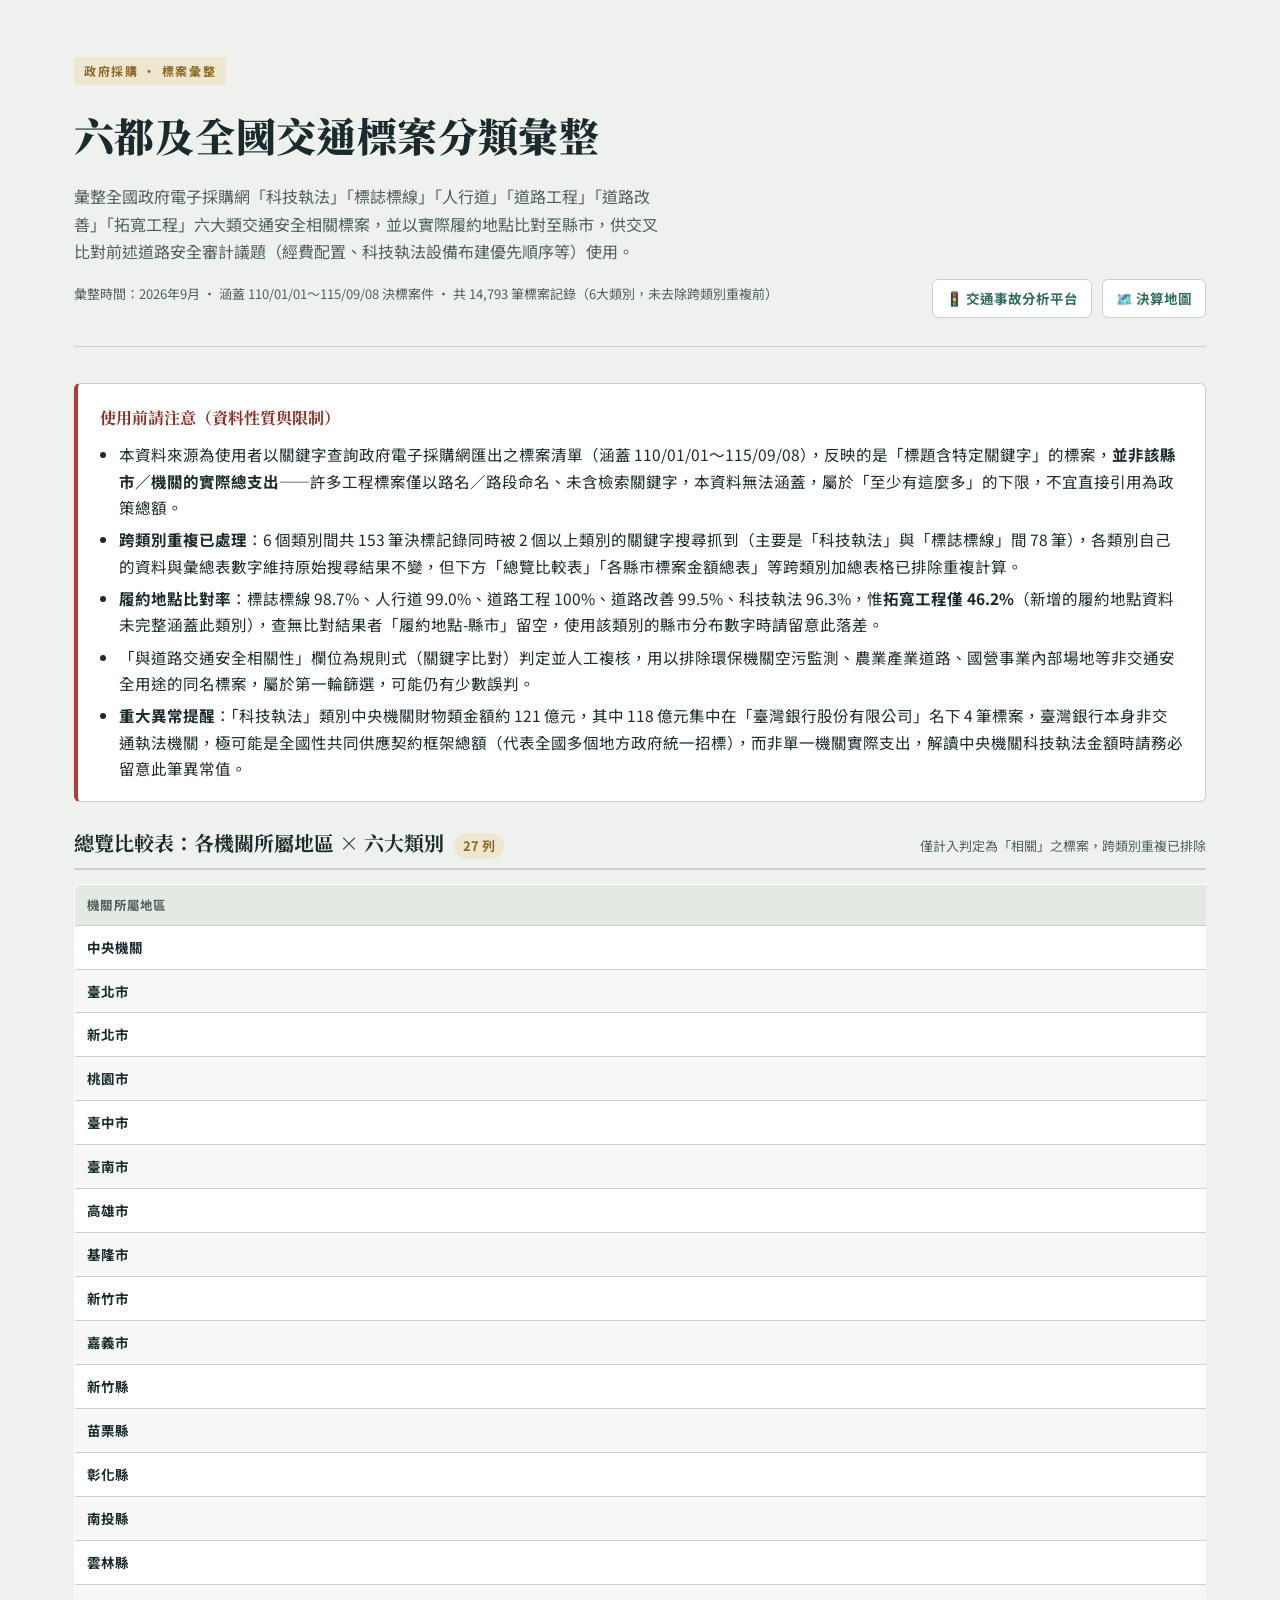
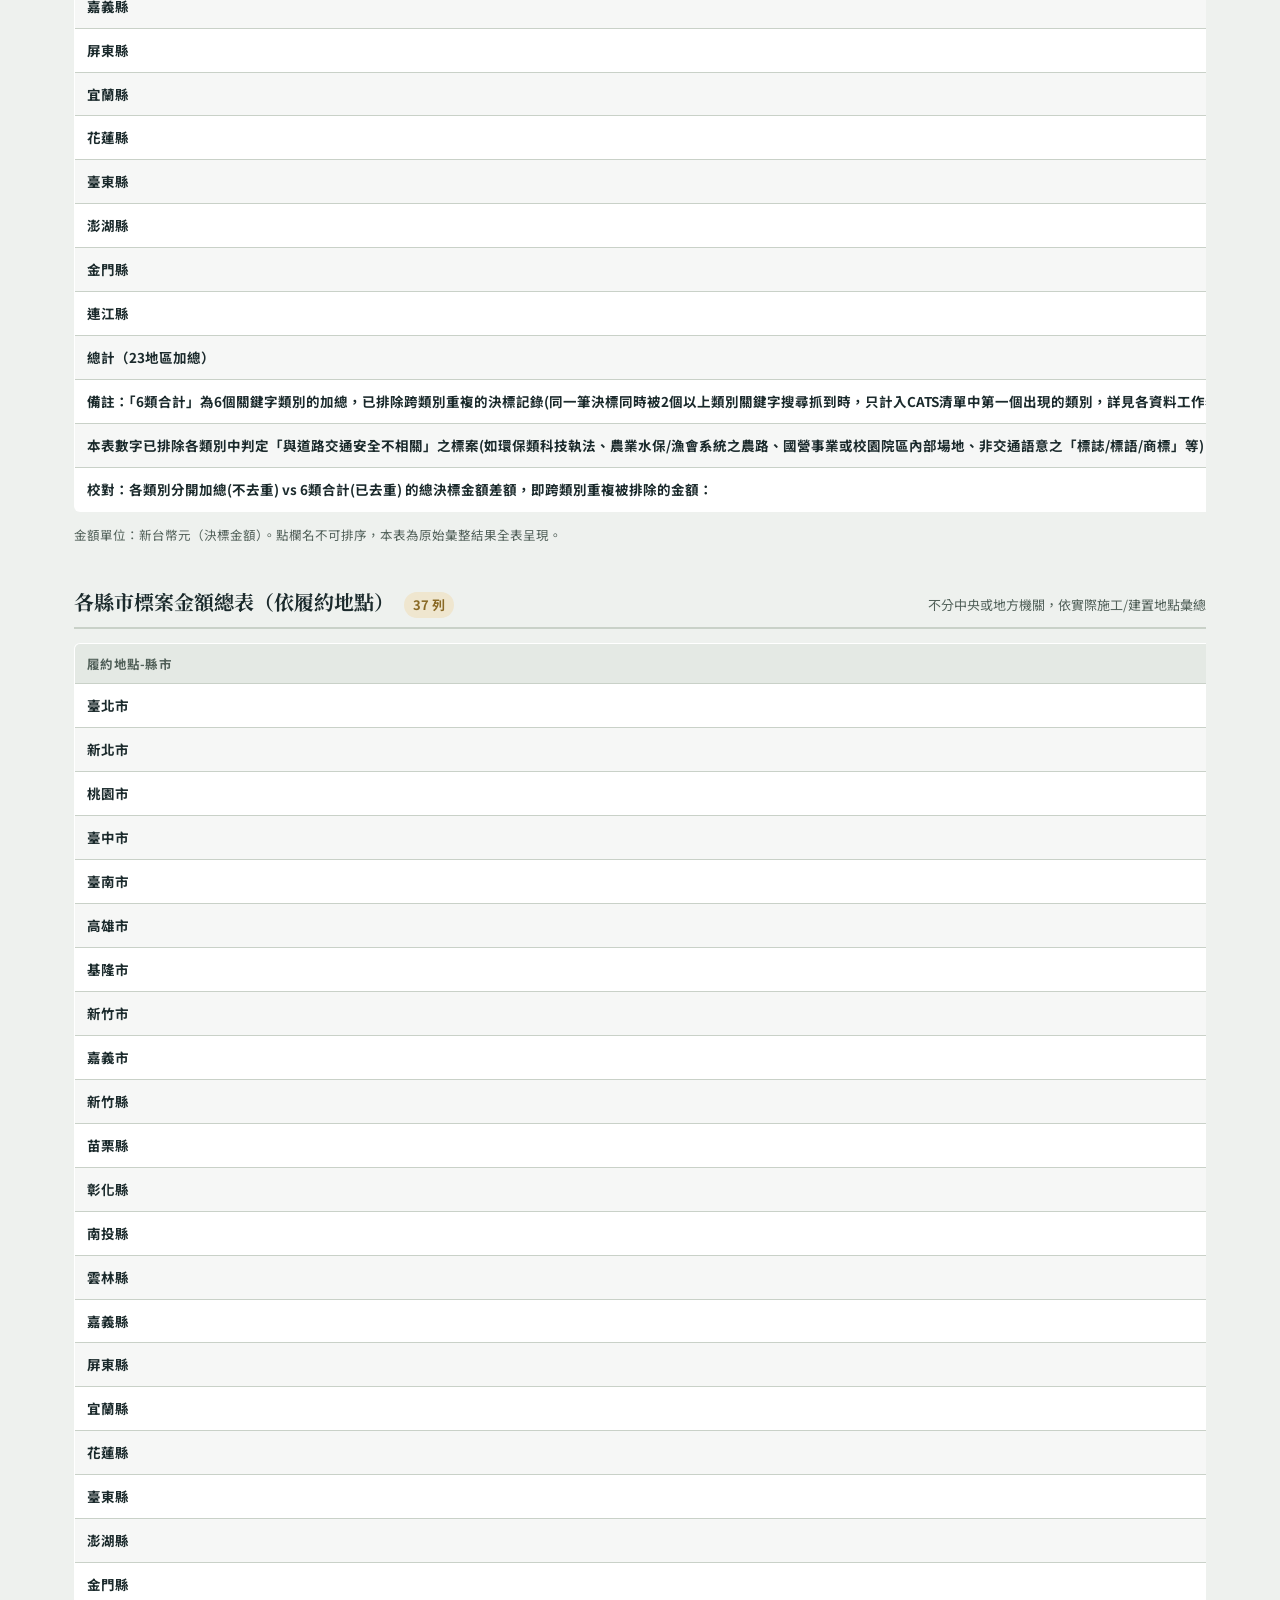
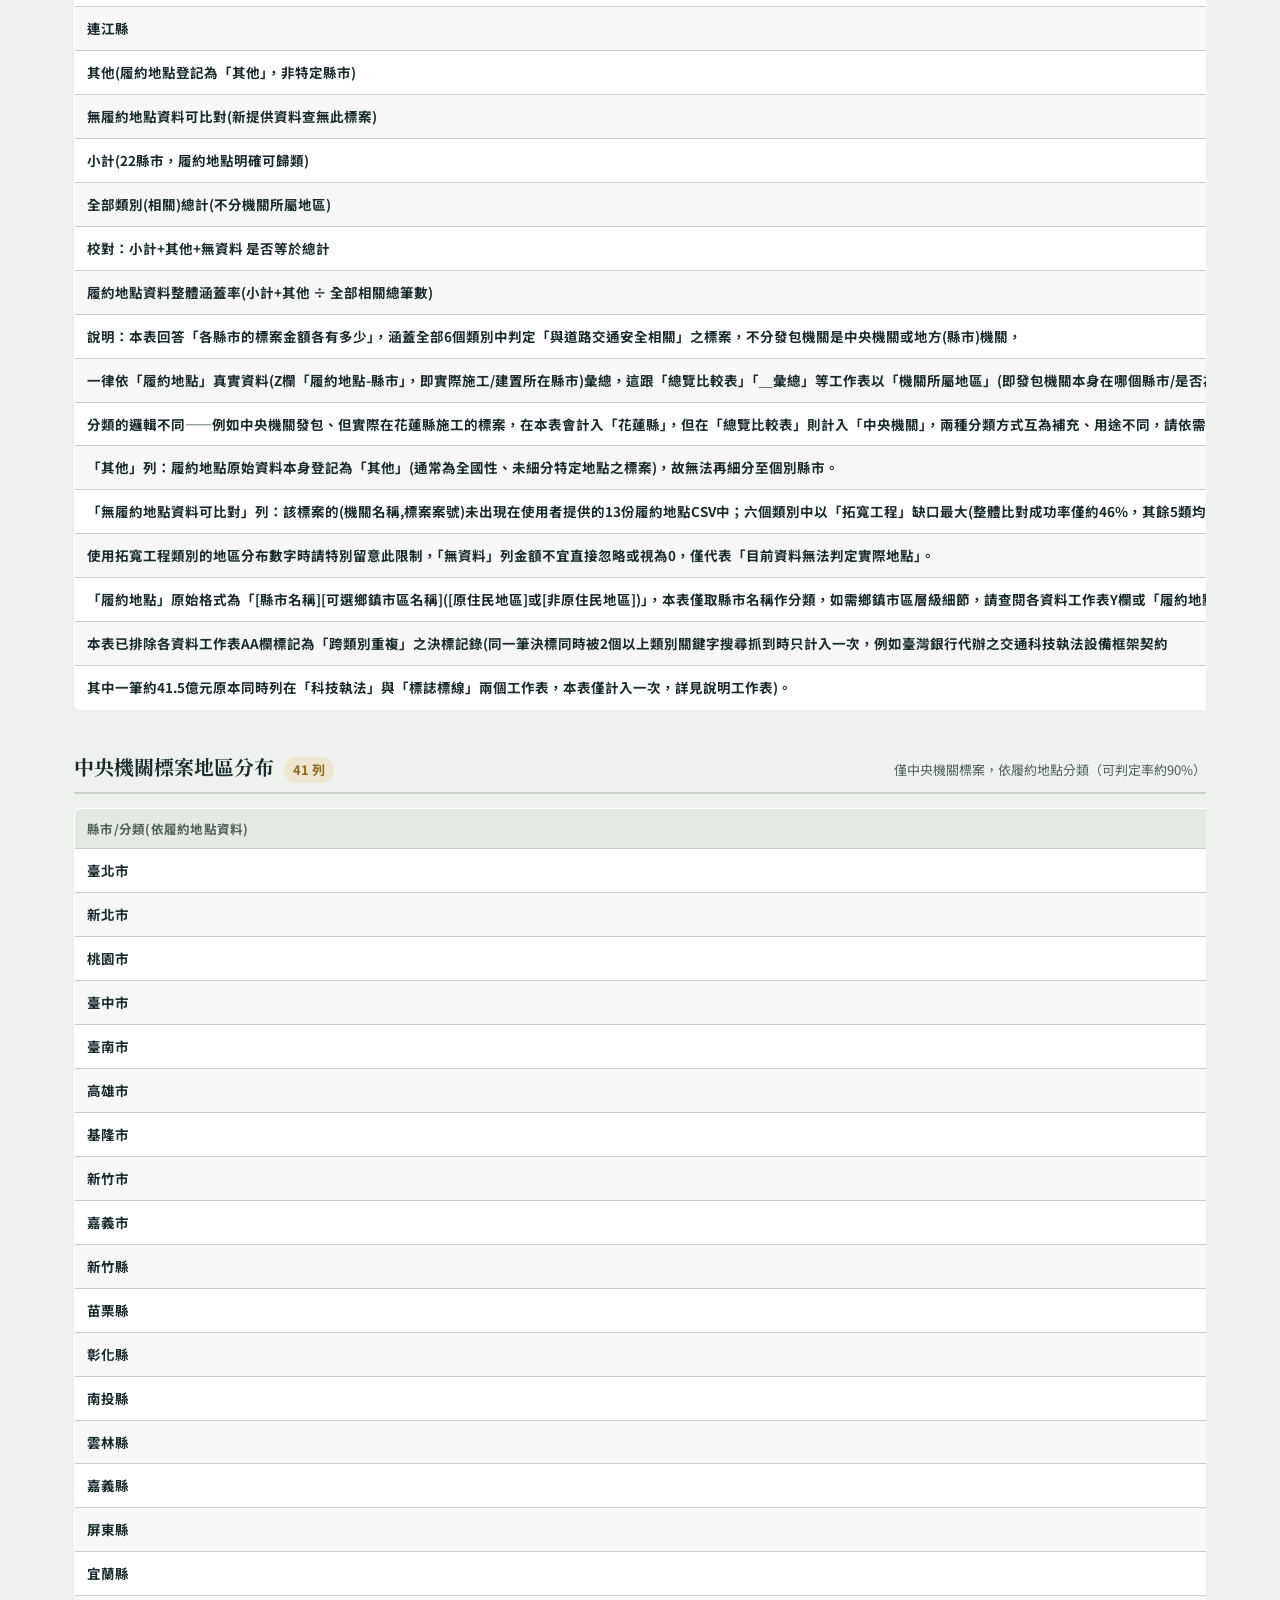
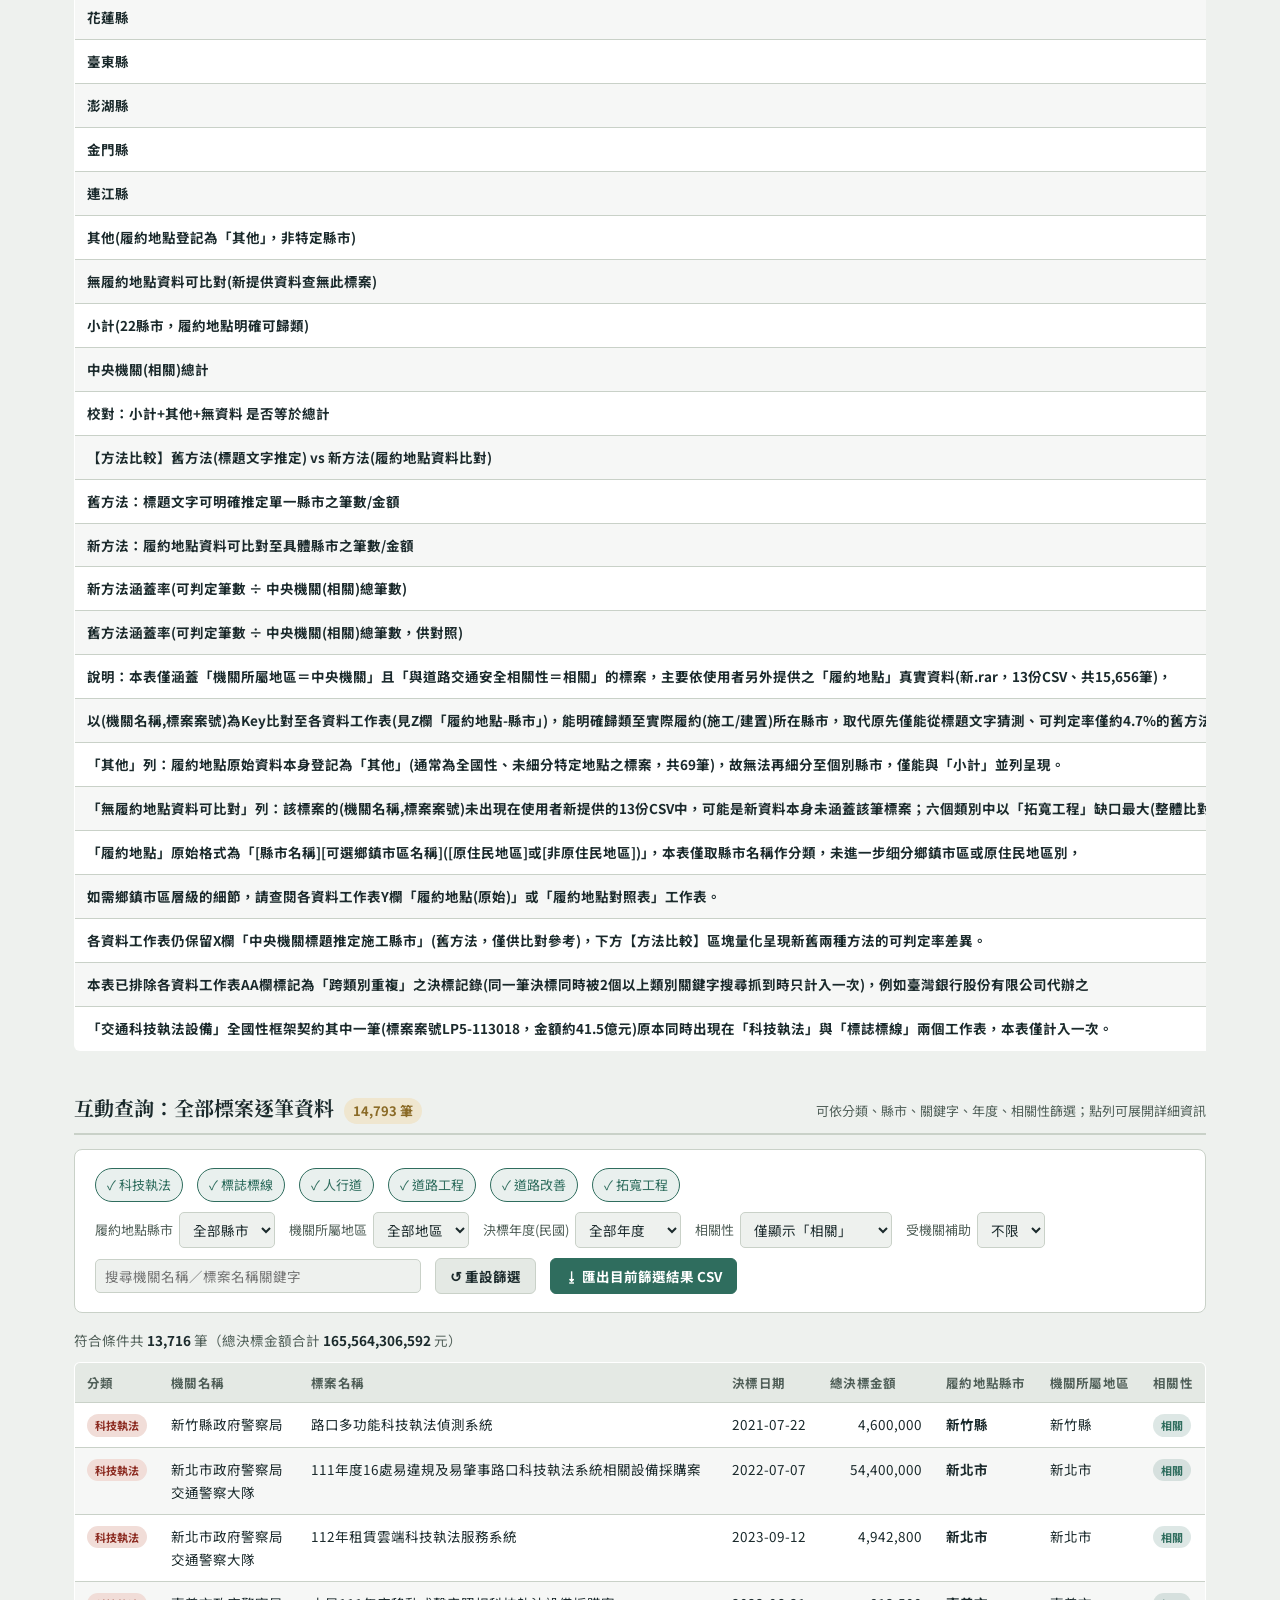
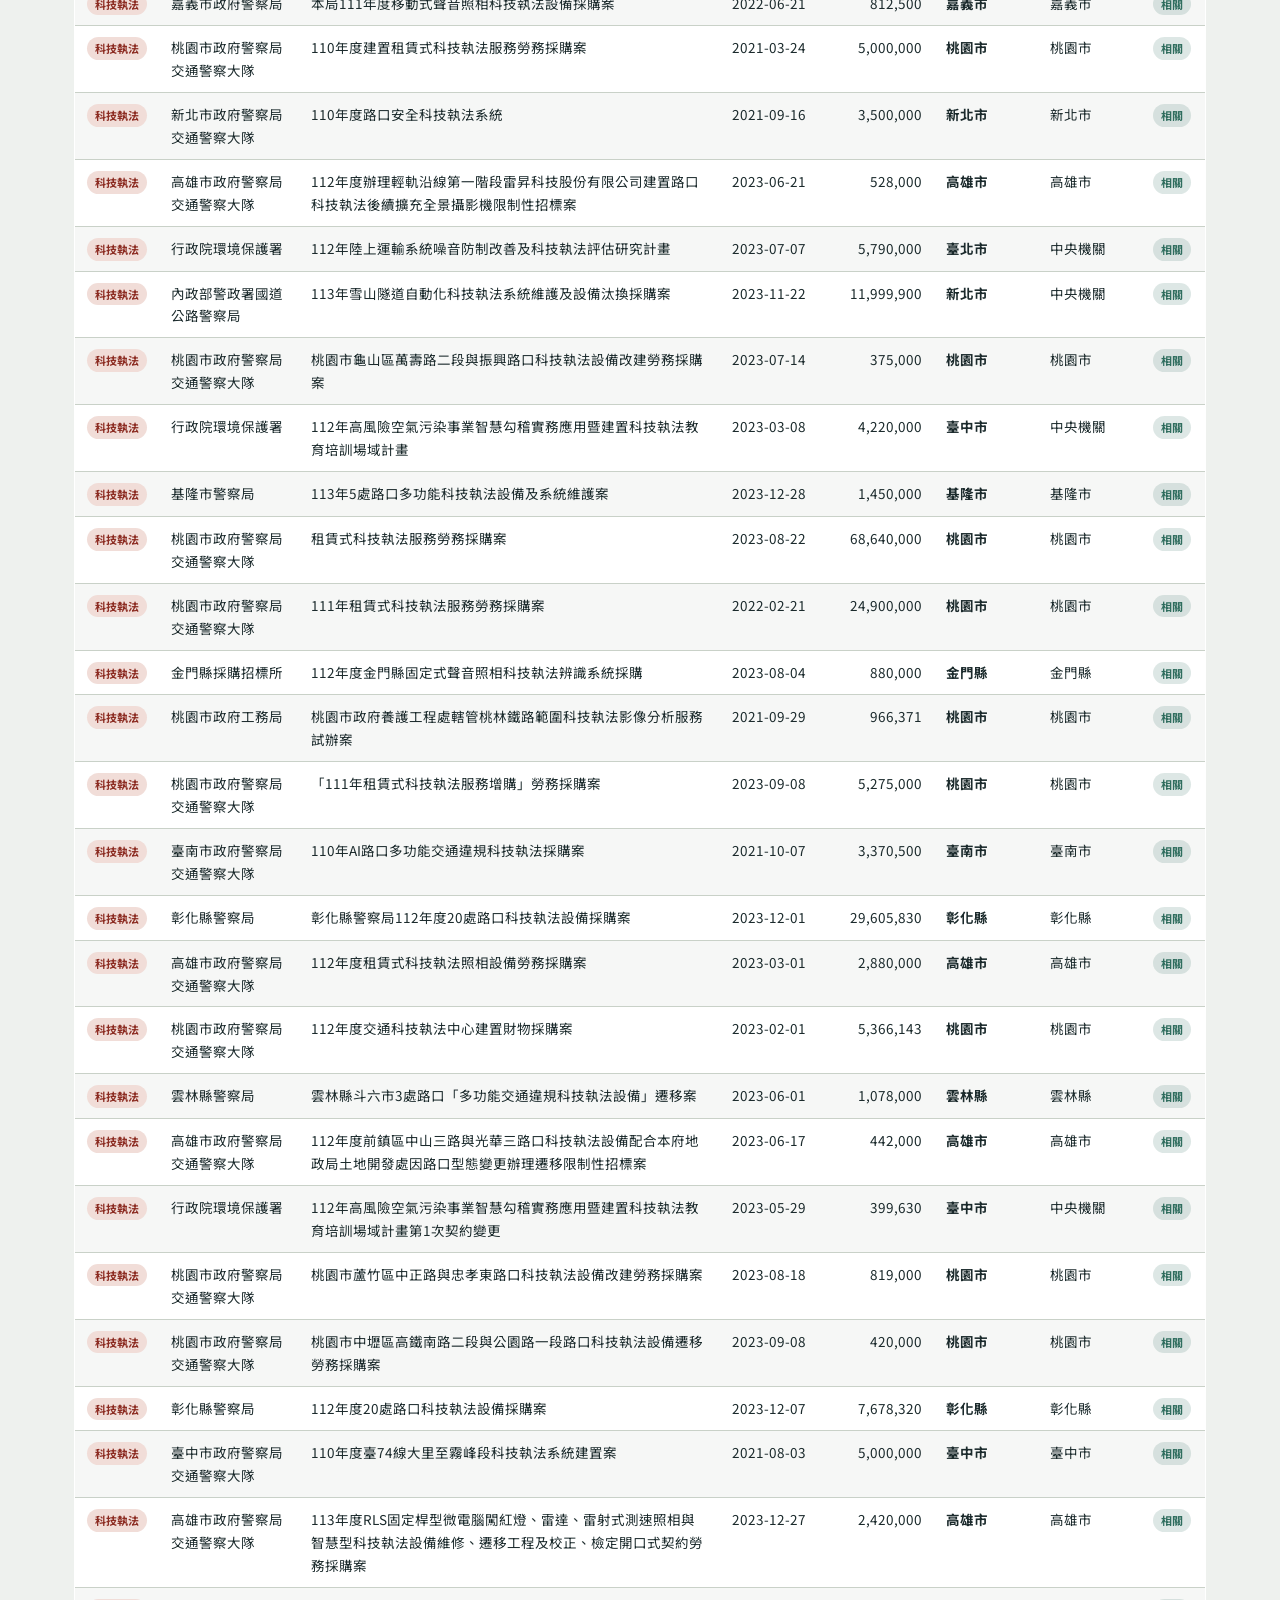
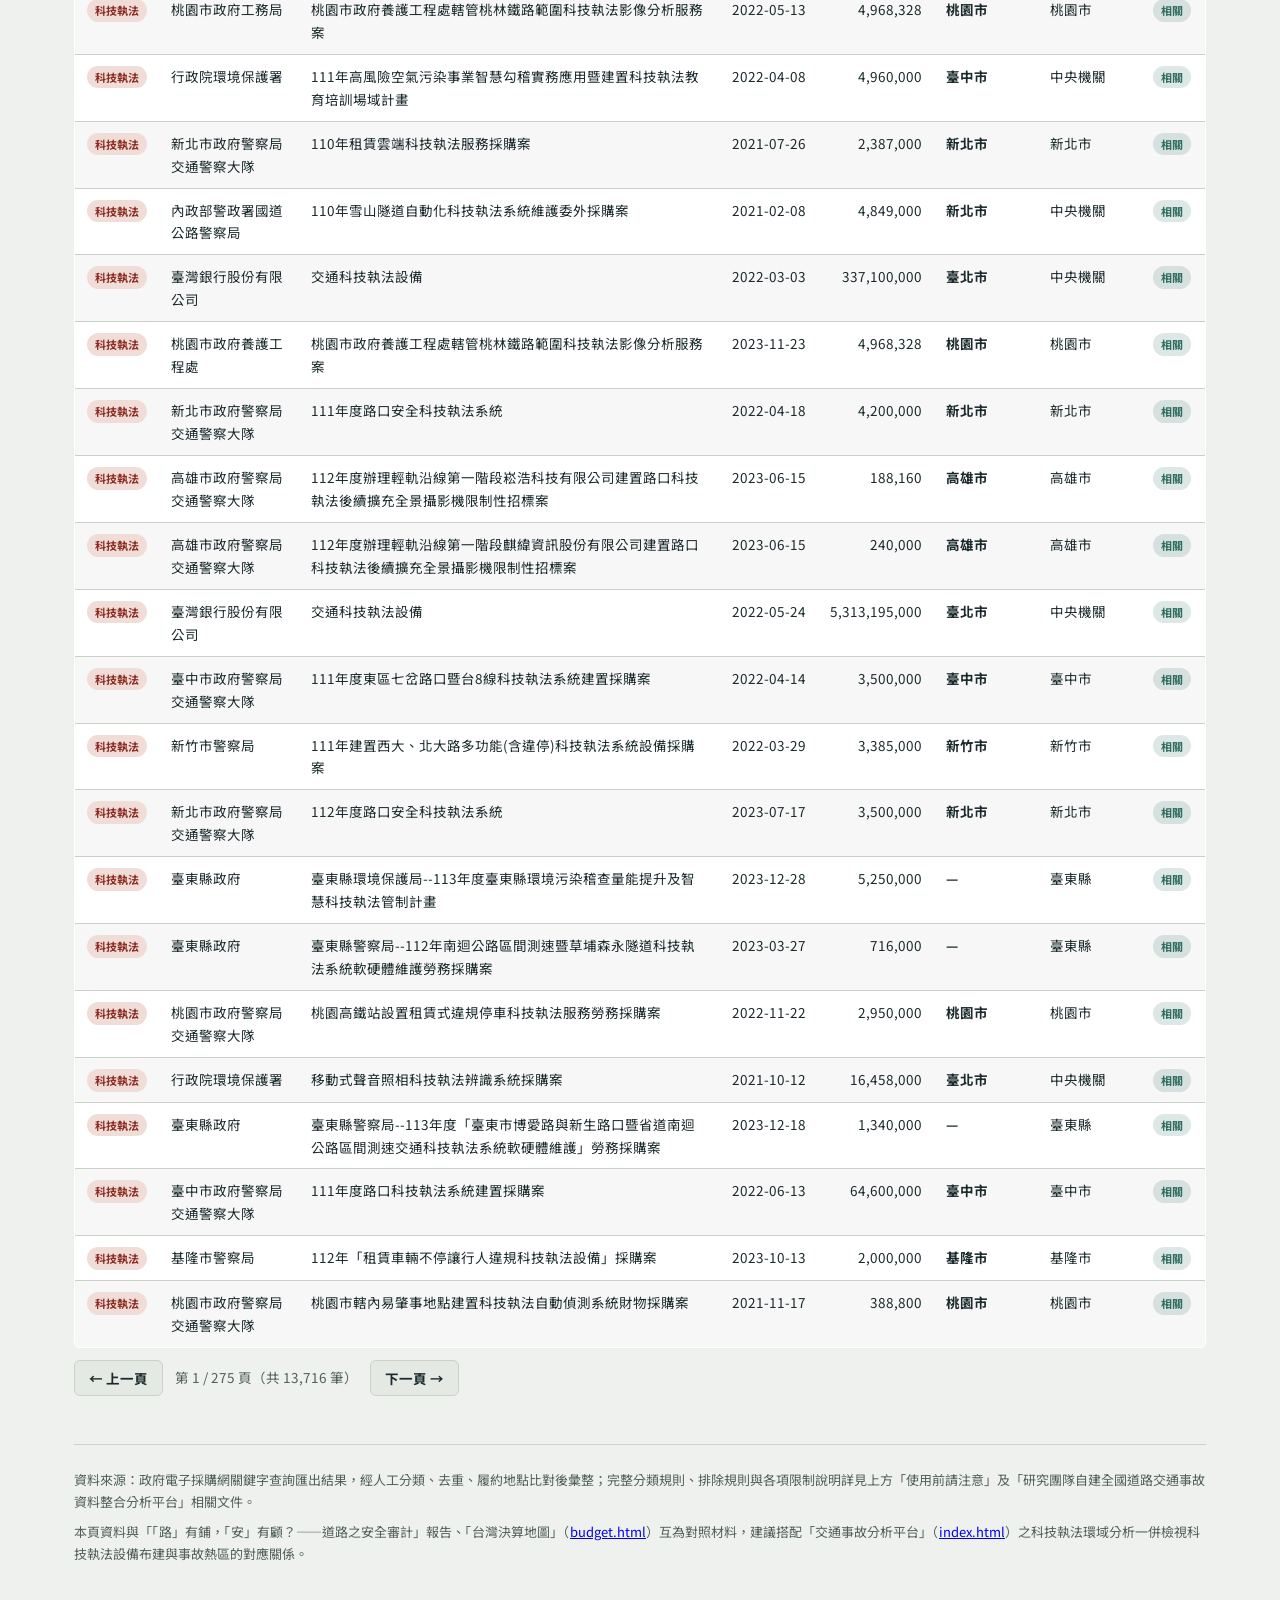
==== tenders.html @ 6dfcdf18 "新增科技執法及工程經費" ====
<!doctype html>
<html lang="zh-Hant">
<head>
<meta charset="utf-8">
<meta name="viewport" content="width=device-width, initial-scale=1">
<title>六都及全國交通標案分類彙整</title>
<style>
:root{
  --bg:#eef1ee;
  --surface:#ffffff;
  --surface-alt:#e4e9e4;
  --ink:#1b2a2c;
  --ink-soft:#516059;
  --line:#c9d1c8;
  --accent:#b23a2e;
  --accent-soft:#f1ddd8;
  --accent-ink:#8c2c22;
  --gold:#8a6a26;
  --gold-soft:#efe6cf;
  --focus:#2f6d5e;
}
@media (prefers-color-scheme: dark){
  :root:not([data-theme="light"]){
    --bg:#11181a;
    --surface:#182122;
    --surface-alt:#1f2a2b;
    --ink:#e7ede9;
    --ink-soft:#a2b3ab;
    --line:#33413f;
    --accent:#e2786a;
    --accent-soft:#3a2622;
    --accent-ink:#f0a598;
    --gold:#d3b06a;
    --gold-soft:#3a331f;
    --focus:#7fc9ae;
  }
}
:root[data-theme="dark"]{
  --bg:#11181a;
  --surface:#182122;
  --surface-alt:#1f2a2b;
  --ink:#e7ede9;
  --ink-soft:#a2b3ab;
  --line:#33413f;
  --accent:#e2786a;
  --accent-soft:#3a2622;
  --accent-ink:#f0a598;
  --gold:#d3b06a;
  --gold-soft:#3a331f;
  --focus:#7fc9ae;
}

*{box-sizing:border-box;}
body{
  background:var(--bg);
  color:var(--ink);
  font-family:"Noto Sans TC","Microsoft JhengHei",sans-serif;
  line-height:1.7;
  font-size:15.5px;
}
.wrap{
  max-width:1180px;
  margin:0 auto;
  padding:48px 24px 80px;
}
header{
  margin-bottom:36px;
  padding-bottom:28px;
  border-bottom:1px solid var(--line);
  display:flex;
  flex-wrap:wrap;
  gap:20px;
  align-items:flex-end;
  justify-content:space-between;
}
.header-main{flex:1 1 420px;}
.eyebrow{
  display:inline-block;
  font-size:12px;
  letter-spacing:.14em;
  color:var(--gold);
  background:var(--gold-soft);
  padding:4px 10px;
  border-radius:3px;
  margin-bottom:16px;
  font-weight:700;
}
h1{
  font-family:"Noto Serif TC",serif;
  font-weight:900;
  font-size:clamp(28px,4.4vw,40px);
  margin:0 0 14px;
  text-wrap:balance;
  letter-spacing:.01em;
}
.lede{color:var(--ink-soft);font-size:16px;max-width:66ch;margin:0;}
.meta{margin-top:18px;font-size:13px;color:var(--ink-soft);font-variant-numeric:tabular-nums;}
.header-nav{display:flex;gap:10px;flex-wrap:wrap;}
.nav-link{
  display:inline-flex;align-items:center;gap:6px;
  color:var(--focus);background:var(--surface);border:1px solid var(--line);
  padding:7px 13px;border-radius:6px;font-size:13.5px;font-weight:700;text-decoration:none;white-space:nowrap;
}
.nav-link:hover{border-color:var(--focus);}

.callout{
  background:var(--surface);
  border:1px solid var(--line);
  border-left:4px solid var(--accent);
  border-radius:6px;
  padding:20px 22px;
  margin:0 0 24px;
}
.callout h2{font-family:"Noto Serif TC",serif;font-size:16px;margin:0 0 10px;color:var(--accent-ink);}
.callout ul{margin:0;padding-left:1.2em;}
.callout li{margin-bottom:6px;}
.callout li:last-child{margin-bottom:0;}
.callout p{margin:0 0 8px;}
.callout p:last-child{margin-bottom:0;}

section.group{margin-bottom:40px;}
.group-head{
  display:flex;align-items:baseline;gap:10px;margin-bottom:14px;padding-bottom:8px;
  border-bottom:2px solid var(--line);flex-wrap:wrap;
}
.group-head h2{font-family:"Noto Serif TC",serif;font-size:20px;margin:0;font-weight:700;}
.group-head .count{
  font-size:13px;color:var(--gold);font-weight:700;background:var(--gold-soft);
  padding:2px 9px;border-radius:20px;font-variant-numeric:tabular-nums;
}
.group-note{font-size:13px;color:var(--ink-soft);margin-left:auto;}

.table-scroll{overflow-x:auto;}
table{
  width:100%;border-collapse:collapse;background:var(--surface);
  border:1px solid var(--line);border-radius:6px;overflow:hidden;
}
th{
  text-align:left;font-size:12.5px;letter-spacing:.02em;color:var(--ink-soft);font-weight:700;
  padding:9px 12px;background:var(--surface-alt);border-bottom:1px solid var(--line);white-space:nowrap;
}
th.sortable{cursor:pointer;user-select:none;}
th.sortable:hover{color:var(--ink);}
td{padding:10px 12px;border-bottom:1px solid var(--line);vertical-align:top;font-size:13.5px;}
tr:last-child td{border-bottom:none;}
tr:nth-child(even) td{background:color-mix(in srgb, var(--surface-alt) 35%, transparent);}
.amt{font-variant-numeric:tabular-nums;white-space:nowrap;text-align:right;}
.num{font-variant-numeric:tabular-nums;white-space:nowrap;text-align:right;}
.city{font-weight:700;white-space:nowrap;}
.note{color:var(--ink-soft);font-size:12.5px;}
.src-note{font-size:12.5px;color:var(--ink-soft);margin-top:12px;}
.badge{
  font-size:11px;font-weight:700;padding:2px 8px;border-radius:20px;white-space:nowrap;display:inline-block;
}
.badge.rel{color:var(--focus);background:color-mix(in srgb, var(--focus) 16%, transparent);}
.badge.excl{color:var(--ink-soft);background:var(--surface-alt);}
.badge.cat{color:var(--accent-ink);background:var(--accent-soft);}

.panel{
  background:var(--surface);border:1px solid var(--line);border-radius:8px;
  padding:18px 20px;margin-bottom:16px;
}
.filter-row{display:flex;flex-wrap:wrap;gap:10px 14px;align-items:center;margin-bottom:10px;}
.filter-row:last-child{margin-bottom:0;}
.filter-row label{font-size:13px;color:var(--ink-soft);display:flex;align-items:center;gap:6px;}
select,input[type="text"],input[type="search"],input[type="number"]{
  font-family:inherit;font-size:13.5px;padding:6px 9px;border-radius:5px;border:1px solid var(--line);
  background:var(--bg);color:var(--ink);
}
input[type="search"]{min-width:220px;}
.chip{
  display:inline-flex;align-items:center;gap:5px;font-size:13px;padding:5px 11px;border-radius:20px;
  border:1px solid var(--line);background:var(--bg);cursor:pointer;user-select:none;
}
.chip input{margin:0;}
.chip.active{border-color:var(--focus);color:var(--focus);background:color-mix(in srgb, var(--focus) 10%, transparent);}
.btn{
  font-family:inherit;font-size:13.5px;font-weight:700;padding:7px 14px;border-radius:6px;
  border:1px solid var(--line);background:var(--surface-alt);color:var(--ink);cursor:pointer;
}
.btn:hover{border-color:var(--focus);}
.btn.primary{background:var(--focus);color:#fff;border-color:var(--focus);}
.summary-line{font-size:13.5px;color:var(--ink-soft);margin:10px 0;}
.summary-line b{color:var(--ink);font-variant-numeric:tabular-nums;}
.pagination{display:flex;align-items:center;gap:12px;margin-top:12px;font-size:13.5px;color:var(--ink-soft);}
.detail-row td{background:var(--surface-alt) !important;font-size:13px;color:var(--ink-soft);}
.detail-row .detail-grid{display:grid;grid-template-columns:repeat(auto-fit,minmax(220px,1fr));gap:6px 20px;}
.detail-grid div b{color:var(--ink);font-weight:700;}
tr.record-row{cursor:pointer;}
tr.record-row:hover td{background:color-mix(in srgb, var(--focus) 8%, transparent) !important;}
.loading{padding:40px;text-align:center;color:var(--ink-soft);}

footer{margin-top:48px;padding-top:24px;border-top:1px solid var(--line);font-size:13px;color:var(--ink-soft);}
footer p{margin:0 0 8px;}

@media (max-width:640px){
  .group-note{display:none;}
}
</style>
<link rel="preconnect" href="https://fonts.googleapis.com">
<link rel="stylesheet" href="https://fonts.googleapis.com/css2?family=Noto+Serif+TC:wght@700;900&family=Noto+Sans+TC:wght@400;500;700&display=swap">
</head>
<body>
<div class="wrap">

  <header>
    <div class="header-main">
      <span class="eyebrow">政府採購 · 標案彙整</span>
      <h1>六都及全國交通標案分類彙整</h1>
      <p class="lede">彙整全國政府電子採購網「科技執法」「標誌標線」「人行道」「道路工程」「道路改善」「拓寬工程」六大類交通安全相關標案，並以實際履約地點比對至縣市，供交叉比對前述道路安全審計議題（經費配置、科技執法設備布建優先順序等）使用。</p>
      <p class="meta" id="metaLine">載入中…</p>
    </div>
    <div class="header-nav">
      <a class="nav-link" href="index.html">🚦 交通事故分析平台</a>
      <a class="nav-link" href="budget.html">🗺️ 決算地圖</a>
    </div>
  </header>

  <div class="callout">
    <h2>使用前請注意（資料性質與限制）</h2>
    <ul>
      <li>本資料來源為使用者以關鍵字查詢政府電子採購網匯出之標案清單（涵蓋 110/01/01～115/09/08），反映的是「標題含特定關鍵字」的標案，<strong>並非該縣市／機關的實際總支出</strong>——許多工程標案僅以路名／路段命名、未含檢索關鍵字，本資料無法涵蓋，屬於「至少有這麼多」的下限，不宜直接引用為政策總額。</li>
      <li><strong>跨類別重複已處理</strong>：6 個類別間共 153 筆決標記錄同時被 2 個以上類別的關鍵字搜尋抓到（主要是「科技執法」與「標誌標線」間 78 筆），各類別自己的資料與彙總表數字維持原始搜尋結果不變，但下方「總覽比較表」「各縣市標案金額總表」等跨類別加總表格已排除重複計算。</li>
      <li><strong>履約地點比對率</strong>：標誌標線 98.7%、人行道 99.0%、道路工程 100%、道路改善 99.5%、科技執法 96.3%，惟<strong>拓寬工程僅 46.2%</strong>（新增的履約地點資料未完整涵蓋此類別），查無比對結果者「履約地點-縣市」留空，使用該類別的縣市分布數字時請留意此落差。</li>
      <li>「與道路交通安全相關性」欄位為規則式（關鍵字比對）判定並人工複核，用以排除環保機關空污監測、農業產業道路、國營事業內部場地等非交通安全用途的同名標案，屬於第一輪篩選，可能仍有少數誤判。</li>
      <li><strong>重大異常提醒</strong>：「科技執法」類別中央機關財物類金額約 121 億元，其中 118 億元集中在「臺灣銀行股份有限公司」名下 4 筆標案，臺灣銀行本身非交通執法機關，極可能是全國性共同供應契約框架總額（代表全國多個地方政府統一招標），而非單一機關實際支出，解讀中央機關科技執法金額時請務必留意此筆異常值。</li>
    </ul>
  </div>

  <section class="group">
    <div class="group-head">
      <h2>總覽比較表：各機關所屬地區 × 六大類別</h2>
      <span class="count" id="overviewCount">—</span>
      <span class="group-note">僅計入判定為「相關」之標案，跨類別重複已排除</span>
    </div>
    <div class="table-scroll"><table id="overviewTable"><tbody><tr><td class="loading">載入中…</td></tr></tbody></table></div>
    <p class="src-note">金額單位：新台幣元（決標金額）。點欄名不可排序，本表為原始彙整結果全表呈現。</p>
  </section>

  <section class="group">
    <div class="group-head">
      <h2>各縣市標案金額總表（依履約地點）</h2>
      <span class="count" id="byCountyCount">—</span>
      <span class="group-note">不分中央或地方機關，依實際施工/建置地點彙總</span>
    </div>
    <div class="table-scroll"><table id="byCountyTable"><tbody><tr><td class="loading">載入中…</td></tr></tbody></table></div>
  </section>

  <section class="group">
    <div class="group-head">
      <h2>中央機關標案地區分布</h2>
      <span class="count" id="byRegionCount">—</span>
      <span class="group-note">僅中央機關標案，依履約地點分類（可判定率約90%）</span>
    </div>
    <div class="table-scroll"><table id="byRegionTable"><tbody><tr><td class="loading">載入中…</td></tr></tbody></table></div>
  </section>

  <section class="group">
    <div class="group-head">
      <h2>互動查詢：全部標案逐筆資料</h2>
      <span class="count" id="recordCountBadge">—</span>
      <span class="group-note">可依分類、縣市、關鍵字、年度、相關性篩選；點列可展開詳細資訊</span>
    </div>

    <div class="panel">
      <div class="filter-row" id="categoryChips"></div>
      <div class="filter-row">
        <label>履約地點縣市
          <select id="fCounty"><option value="">全部縣市</option></select>
        </label>
        <label>機關所屬地區
          <select id="fRegion"><option value="">全部地區</option></select>
        </label>
        <label>決標年度(民國)
          <select id="fYear"><option value="">全部年度</option></select>
        </label>
        <label>相關性
          <select id="fRelevance">
            <option value="相關" selected>僅顯示「相關」</option>
            <option value="">全部（含不相關）</option>
            <option value="不相關">僅顯示「不相關」</option>
          </select>
        </label>
        <label>受機關補助
          <select id="fSubsidized">
            <option value="">不限</option>
            <option value="是">是</option>
            <option value="否">否</option>
          </select>
        </label>
        <input type="search" id="fKeyword" placeholder="搜尋機關名稱／標案名稱關鍵字">
        <button class="btn" id="fReset">↺ 重設篩選</button>
        <button class="btn primary" id="fExport">⭳ 匯出目前篩選結果 CSV</button>
      </div>
    </div>

    <div class="summary-line" id="filterSummary"></div>
    <div class="table-scroll"><table id="recordsTable">
      <thead><tr>
        <th class="sortable" data-key="category">分類</th>
        <th class="sortable" data-key="agency">機關名稱</th>
        <th class="sortable" data-key="title">標案名稱</th>
        <th class="sortable" data-key="awardDate">決標日期</th>
        <th class="sortable" data-key="totalAmount">總決標金額</th>
        <th class="sortable" data-key="performLocCounty">履約地點縣市</th>
        <th class="sortable" data-key="region">機關所屬地區</th>
        <th class="sortable" data-key="relevance">相關性</th>
      </tr></thead>
      <tbody id="recordsBody"><tr><td colspan="8" class="loading">載入中…</td></tr></tbody>
    </table></div>
    <div class="pagination" id="pagination"></div>
  </section>

  <footer>
    <p>資料來源：政府電子採購網關鍵字查詢匯出結果，經人工分類、去重、履約地點比對後彙整；完整分類規則、排除規則與各項限制說明詳見上方「使用前請注意」及「研究團隊自建全國道路交通事故資料整合分析平台」相關文件。</p>
    <p>本頁資料與「「路」有鋪，「安」有顧？——道路之安全審計」報告、「台灣決算地圖」（<a href="budget.html">budget.html</a>）互為對照材料，建議搭配「交通事故分析平台」（<a href="index.html">index.html</a>）之科技執法環域分析一併檢視科技執法設備布建與事故熱區的對應關係。</p>
  </footer>

</div>

<script src="data/tenders.data.js"></script>
<script>
(function(){
  var D = window.TENDERS;
  if (!D) {
    document.getElementById('metaLine').textContent = '資料載入失敗：找不到 data/tenders.data.js，請確認已執行 scripts/build_tenders.py。';
    return;
  }

  function fmtNum(n){ return (n===null||n===undefined||isNaN(n)) ? '—' : Number(n).toLocaleString('zh-Hant'); }
  function fmtAmt(n){ return (n===null||n===undefined) ? '—' : Number(n).toLocaleString('zh-Hant'); }

  document.getElementById('metaLine').textContent =
    '彙整時間：2026年9月 · 涵蓋 110/01/01～115/09/08 決標案件 · 共 ' + fmtNum(D.meta.recordCount) + ' 筆標案記錄（6大類別，未去除跨類別重複前）';

  // ---- 通用：把 array-of-object（欄名為原始中文表頭）畫成表格 ----
  function renderGenericTable(tableId, rows, countId) {
    var table = document.getElementById(tableId);
    if (!rows || !rows.length) { table.querySelector('tbody').innerHTML = '<tr><td class="loading">無資料</td></tr>'; return; }
    var cols = Object.keys(rows[0]);
    var thead = '<thead><tr>' + cols.map(function(c){ return '<th>' + c + '</th>'; }).join('') + '</tr></thead>';
    var tbody = '<tbody>' + rows.map(function(r){
      return '<tr>' + cols.map(function(c){
        var v = r[c];
        var isAmt = /金額/.test(c);
        var isNum = typeof v === 'number';
        var cls = isAmt ? 'amt' : (isNum ? 'num' : '');
        var disp = isAmt ? fmtAmt(v) : (isNum ? fmtNum(v) : (v == null ? '—' : v));
        var cityCls = (c.indexOf('地區') >= 0 || c.indexOf('縣市') >= 0) ? ' class="city ' + cls + '"' : (cls ? ' class="' + cls + '"' : '');
        return '<td' + cityCls + '>' + disp + '</td>';
      }).join('') + '</tr>';
    }).join('') + '</tbody>';
    table.innerHTML = thead + tbody;
    if (countId) document.getElementById(countId).textContent = rows.length + ' 列';
  }

  renderGenericTable('overviewTable', D.overview, 'overviewCount');
  renderGenericTable('byCountyTable', D.byCounty, 'byCountyCount');
  renderGenericTable('byRegionTable', D.byRegionCentral, 'byRegionCount');

  // ---- 互動查詢：逐筆標案資料 ----
  var records = D.records || [];
  document.getElementById('recordCountBadge').textContent = fmtNum(records.length) + ' 筆';

  var counties = Array.from(new Set(records.map(function(r){ return r.performLocCounty; }).filter(Boolean))).sort(function(a,b){ return a.localeCompare(b,'zh-Hant'); });
  var regions = Array.from(new Set(records.map(function(r){ return r.region; }).filter(Boolean))).sort(function(a,b){ return a.localeCompare(b,'zh-Hant'); });
  var years = Array.from(new Set(records.map(function(r){ return r.awardYear; }).filter(function(y){ return y != null; }))).sort(function(a,b){ return a-b; });

  document.getElementById('fCounty').innerHTML += counties.map(function(c){ return '<option value="'+c+'">'+c+'</option>'; }).join('');
  document.getElementById('fRegion').innerHTML += regions.map(function(c){ return '<option value="'+c+'">'+c+'</option>'; }).join('');
  document.getElementById('fYear').innerHTML += years.map(function(y){ return '<option value="'+y+'">民國'+y+'年</option>'; }).join('');

  var activeCats = new Set(D.meta.categories);
  var catChipsEl = document.getElementById('categoryChips');
  catChipsEl.innerHTML = D.meta.categories.map(function(c){
    return '<span class="chip active" data-cat="'+c+'">✓ '+c+'</span>';
  }).join('');
  catChipsEl.querySelectorAll('.chip').forEach(function(chip){
    chip.addEventListener('click', function(){
      var cat = chip.dataset.cat;
      if (activeCats.has(cat)) {
        activeCats.delete(cat); chip.classList.remove('active'); chip.textContent = '　' + cat;
      } else {
        activeCats.add(cat); chip.classList.add('active'); chip.textContent = '✓ ' + cat;
      }
      state.page = 1; render();
    });
  });

  var state = { page: 1, pageSize: 50, sortKey: null, sortDir: 1 };
  var PAGE_SIZE = 50;

  function filtered() {
    var county = document.getElementById('fCounty').value;
    var region = document.getElementById('fRegion').value;
    var year = document.getElementById('fYear').value;
    var relevance = document.getElementById('fRelevance').value;
    var subsidized = document.getElementById('fSubsidized').value;
    var kw = document.getElementById('fKeyword').value.trim().toLowerCase();
    return records.filter(function(r){
      if (!activeCats.has(r.category)) return false;
      if (county && r.performLocCounty !== county) return false;
      if (region && r.region !== region) return false;
      if (year && String(r.awardYear) !== year) return false;
      if (relevance && r.relevance !== relevance) return false;
      if (subsidized && r.subsidized !== subsidized) return false;
      if (kw) {
        var hay = ((r.agency||'') + ' ' + (r.title||'')).toLowerCase();
        if (hay.indexOf(kw) === -1) return false;
      }
      return true;
    });
  }

  function sortRows(rows) {
    if (!state.sortKey) return rows;
    var k = state.sortKey, dir = state.sortDir;
    return rows.slice().sort(function(a,b){
      var av = a[k], bv = b[k];
      if (av == null && bv == null) return 0;
      if (av == null) return 1;
      if (bv == null) return -1;
      if (typeof av === 'number' && typeof bv === 'number') return (av - bv) * dir;
      return String(av).localeCompare(String(bv), 'zh-Hant') * dir;
    });
  }

  function detailHtml(r) {
    var fields = [
      ['標案案號', r.tenderNo], ['決標方式', r.awardMethod], ['預算金額', fmtAmt(r.budget)],
      ['底價金額', fmtAmt(r.baseAmount)], ['標比(%)', r.bidRatio], ['標的分類', r.targetType],
      ['標的分類代碼與名稱', r.targetCode], ['招標方式', r.biddingMethod], ['採購金額級距', r.amountTier],
      ['是否受機關補助', r.subsidized], ['補助機關名稱', r.subsidyAgency], ['補助金額', fmtAmt(r.subsidyAmount)],
      ['決標公告日期', r.awardAnnounceDate], ['政府層級', r.govLevel],
      ['履約地點(原始)', r.performLocRaw], ['排除原因(不相關時)', r.excludeReason],
      ['中央機關標題推定施工縣市', r.titleGuessCounty], ['跨類別重複標記', r.crossCategoryDup],
    ];
    return '<div class="detail-grid">' + fields.map(function(f){
      return '<div><b>' + f[0] + '：</b>' + (f[1] == null || f[1] === '' ? '—' : f[1]) + '</div>';
    }).join('') + '</div>';
  }

  var openDetailIdx = null;

  function render() {
    var rows = sortRows(filtered());
    document.getElementById('filterSummary').innerHTML =
      '符合條件共 <b>' + fmtNum(rows.length) + '</b> 筆（總決標金額合計 <b>' + fmtAmt(rows.reduce(function(s,r){ return s + (r.totalAmount||0); }, 0)) + '</b> 元）';

    var totalPages = Math.max(1, Math.ceil(rows.length / PAGE_SIZE));
    if (state.page > totalPages) state.page = totalPages;
    var start = (state.page - 1) * PAGE_SIZE;
    var pageRows = rows.slice(start, start + PAGE_SIZE);

    var thead = document.querySelector('#recordsTable thead tr');
    thead.querySelectorAll('th').forEach(function(th){
      var active = state.sortKey === th.dataset.key;
      var base = th.textContent.replace(/ ▲| ▼/, '');
      th.textContent = base + (active ? (state.sortDir === 1 ? ' ▲' : ' ▼') : '');
    });

    var body = document.getElementById('recordsBody');
    if (!pageRows.length) {
      body.innerHTML = '<tr><td colspan="8" class="loading">沒有符合條件的標案</td></tr>';
    } else {
      body.innerHTML = pageRows.map(function(r, i){
        var idx = start + i;
        var relBadge = r.relevance === '相關' ? '<span class="badge rel">相關</span>' : '<span class="badge excl">不相關</span>';
        var row = '<tr class="record-row" data-idx="' + idx + '">' +
          '<td><span class="badge cat">' + (r.category||'') + '</span></td>' +
          '<td>' + (r.agency||'—') + '</td>' +
          '<td>' + (r.title||'—') + '</td>' +
          '<td class="num">' + (r.awardDate||'—') + '</td>' +
          '<td class="amt">' + fmtAmt(r.totalAmount) + '</td>' +
          '<td class="city">' + (r.performLocCounty||'—') + '</td>' +
          '<td>' + (r.region||'—') + '</td>' +
          '<td>' + relBadge + '</td>' +
        '</tr>';
        if (openDetailIdx === idx) {
          row += '<tr class="detail-row"><td colspan="8">' + detailHtml(r) + '</td></tr>';
        }
        return row;
      }).join('');
      body.querySelectorAll('tr.record-row').forEach(function(tr){
        tr.addEventListener('click', function(){
          var idx = Number(tr.dataset.idx);
          openDetailIdx = (openDetailIdx === idx) ? null : idx;
          render();
        });
      });
    }

    document.getElementById('pagination').innerHTML =
      '<button class="btn" id="pgPrev" ' + (state.page<=1?'disabled':'') + '>← 上一頁</button>' +
      '<span>第 ' + state.page + ' / ' + totalPages + ' 頁（共 ' + fmtNum(rows.length) + ' 筆）</span>' +
      '<button class="btn" id="pgNext" ' + (state.page>=totalPages?'disabled':'') + '>下一頁 →</button>';
    var prev = document.getElementById('pgPrev'), next = document.getElementById('pgNext');
    if (prev) prev.onclick = function(){ state.page--; openDetailIdx=null; render(); };
    if (next) next.onclick = function(){ state.page++; openDetailIdx=null; render(); };
  }

  thead_click: {
    document.querySelectorAll('#recordsTable thead th.sortable').forEach(function(th){
      th.addEventListener('click', function(){
        var key = th.dataset.key;
        if (state.sortKey === key) state.sortDir *= -1;
        else { state.sortKey = key; state.sortDir = 1; }
        render();
      });
    });
  }

  ['fCounty','fRegion','fYear','fRelevance','fSubsidized'].forEach(function(id){
    document.getElementById(id).addEventListener('change', function(){ state.page = 1; openDetailIdx = null; render(); });
  });
  document.getElementById('fKeyword').addEventListener('input', function(){ state.page = 1; openDetailIdx = null; render(); });
  document.getElementById('fReset').addEventListener('click', function(){
    document.getElementById('fCounty').value = '';
    document.getElementById('fRegion').value = '';
    document.getElementById('fYear').value = '';
    document.getElementById('fRelevance').value = '相關';
    document.getElementById('fSubsidized').value = '';
    document.getElementById('fKeyword').value = '';
    activeCats = new Set(D.meta.categories);
    catChipsEl.querySelectorAll('.chip').forEach(function(c){ c.classList.add('active'); c.textContent = '✓ ' + c.dataset.cat; });
    state.page = 1; state.sortKey = null; openDetailIdx = null;
    render();
  });

  function toCsv(rows) {
    var cols = [
      ['category','分類'], ['agency','機關名稱'], ['tenderNo','標案案號'], ['title','標案名稱'],
      ['awardMethod','決標方式'], ['budget','預算金額'], ['totalAmount','總決標金額'], ['awardDate','決標日期'],
      ['region','機關所屬地區'], ['govLevel','政府層級'], ['awardYear','決標年度(民國)'],
      ['performLocCounty','履約地點縣市'], ['relevance','相關性'], ['subsidized','是否受機關補助'], ['subsidyAmount','補助金額'],
    ];
    function esc(v){
      if (v === null || v === undefined) return '';
      var s = String(v);
      if (/[",\n]/.test(s)) return '"' + s.replace(/"/g,'""') + '"';
      return s;
    }
    var header = cols.map(function(c){ return esc(c[1]); }).join(',');
    var lines = rows.map(function(r){ return cols.map(function(c){ return esc(r[c[0]]); }).join(','); });
    return '﻿' + [header].concat(lines).join('\r\n');
  }

  document.getElementById('fExport').addEventListener('click', function(){
    var rows = sortRows(filtered());
    var csv = toCsv(rows);
    var blob = new Blob([csv], { type: 'text/csv;charset=utf-8' });
    var url = URL.createObjectURL(blob);
    var a = document.createElement('a');
    a.href = url; a.download = '交通標案篩選結果_' + Date.now() + '.csv';
    document.body.appendChild(a); a.click();
    setTimeout(function(){ document.body.removeChild(a); URL.revokeObjectURL(url); }, 200);
  });

  render();
})();
</script>
</body>
</html>
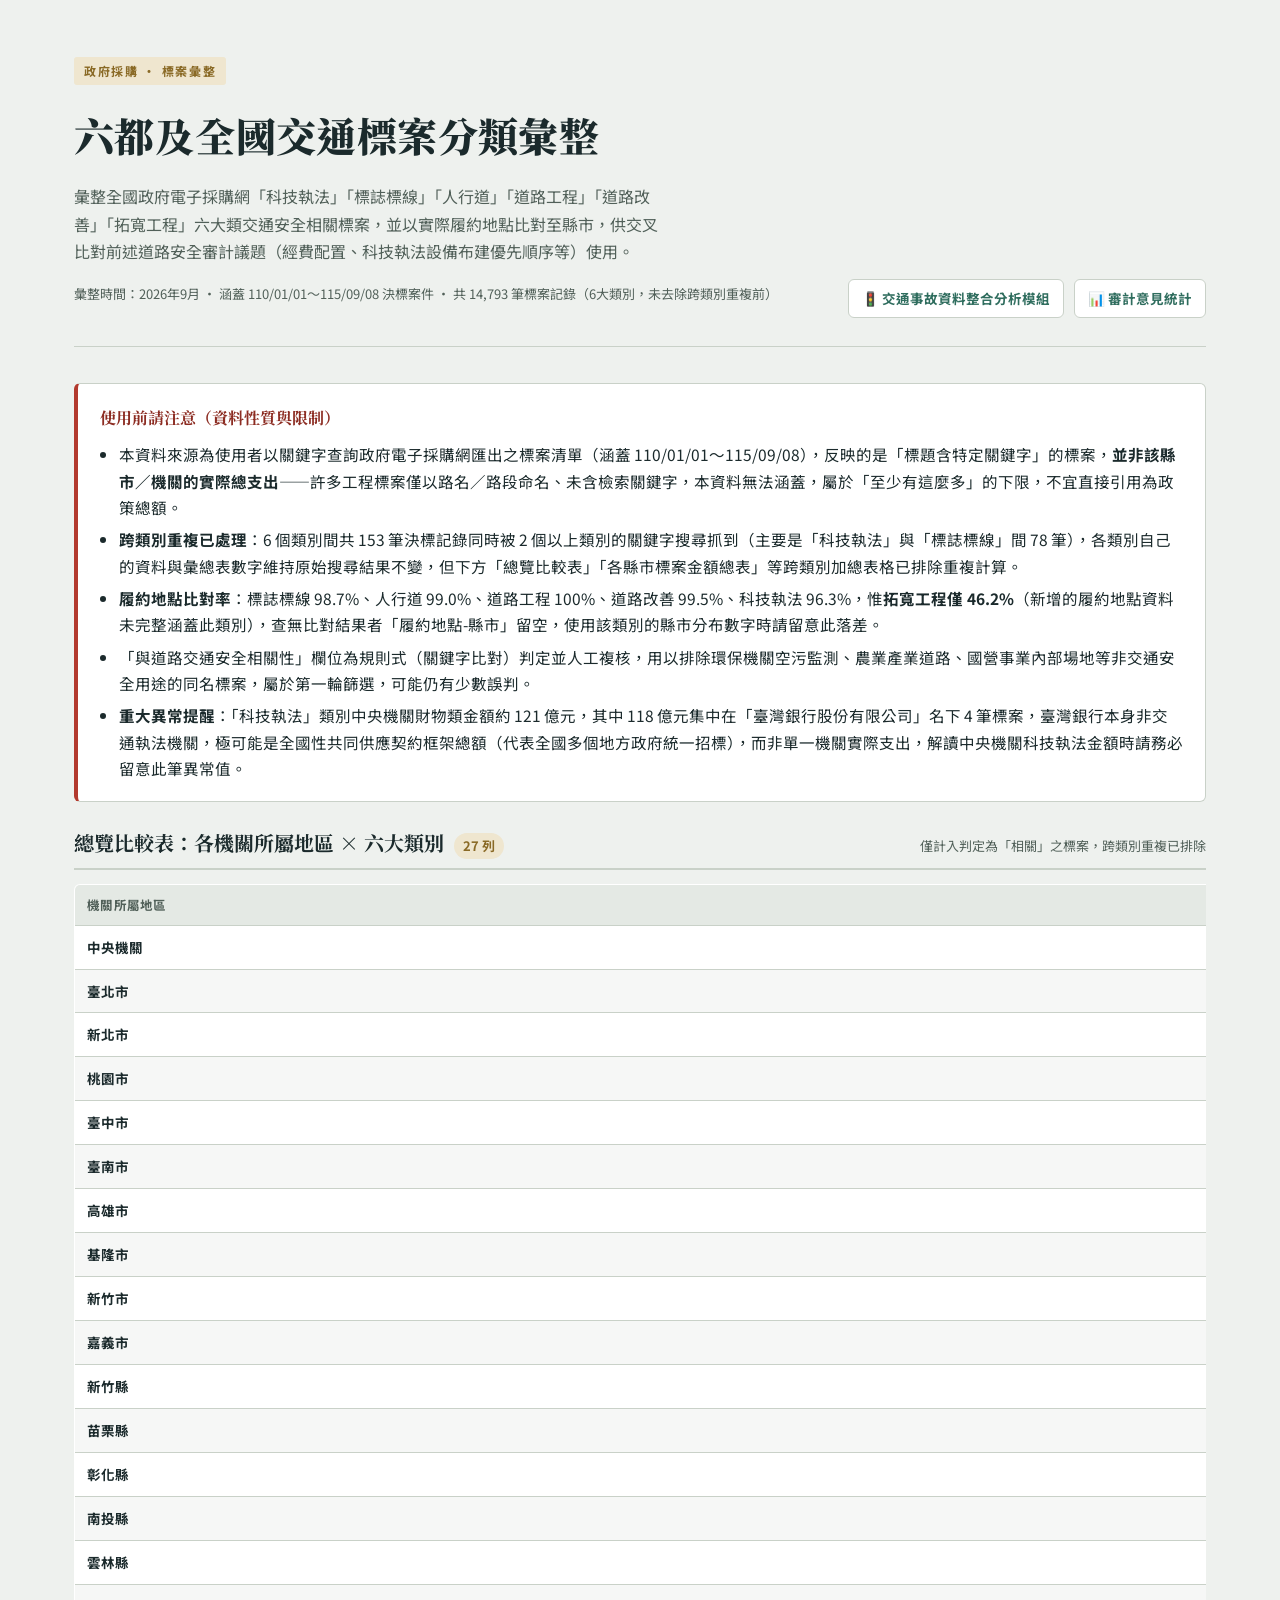
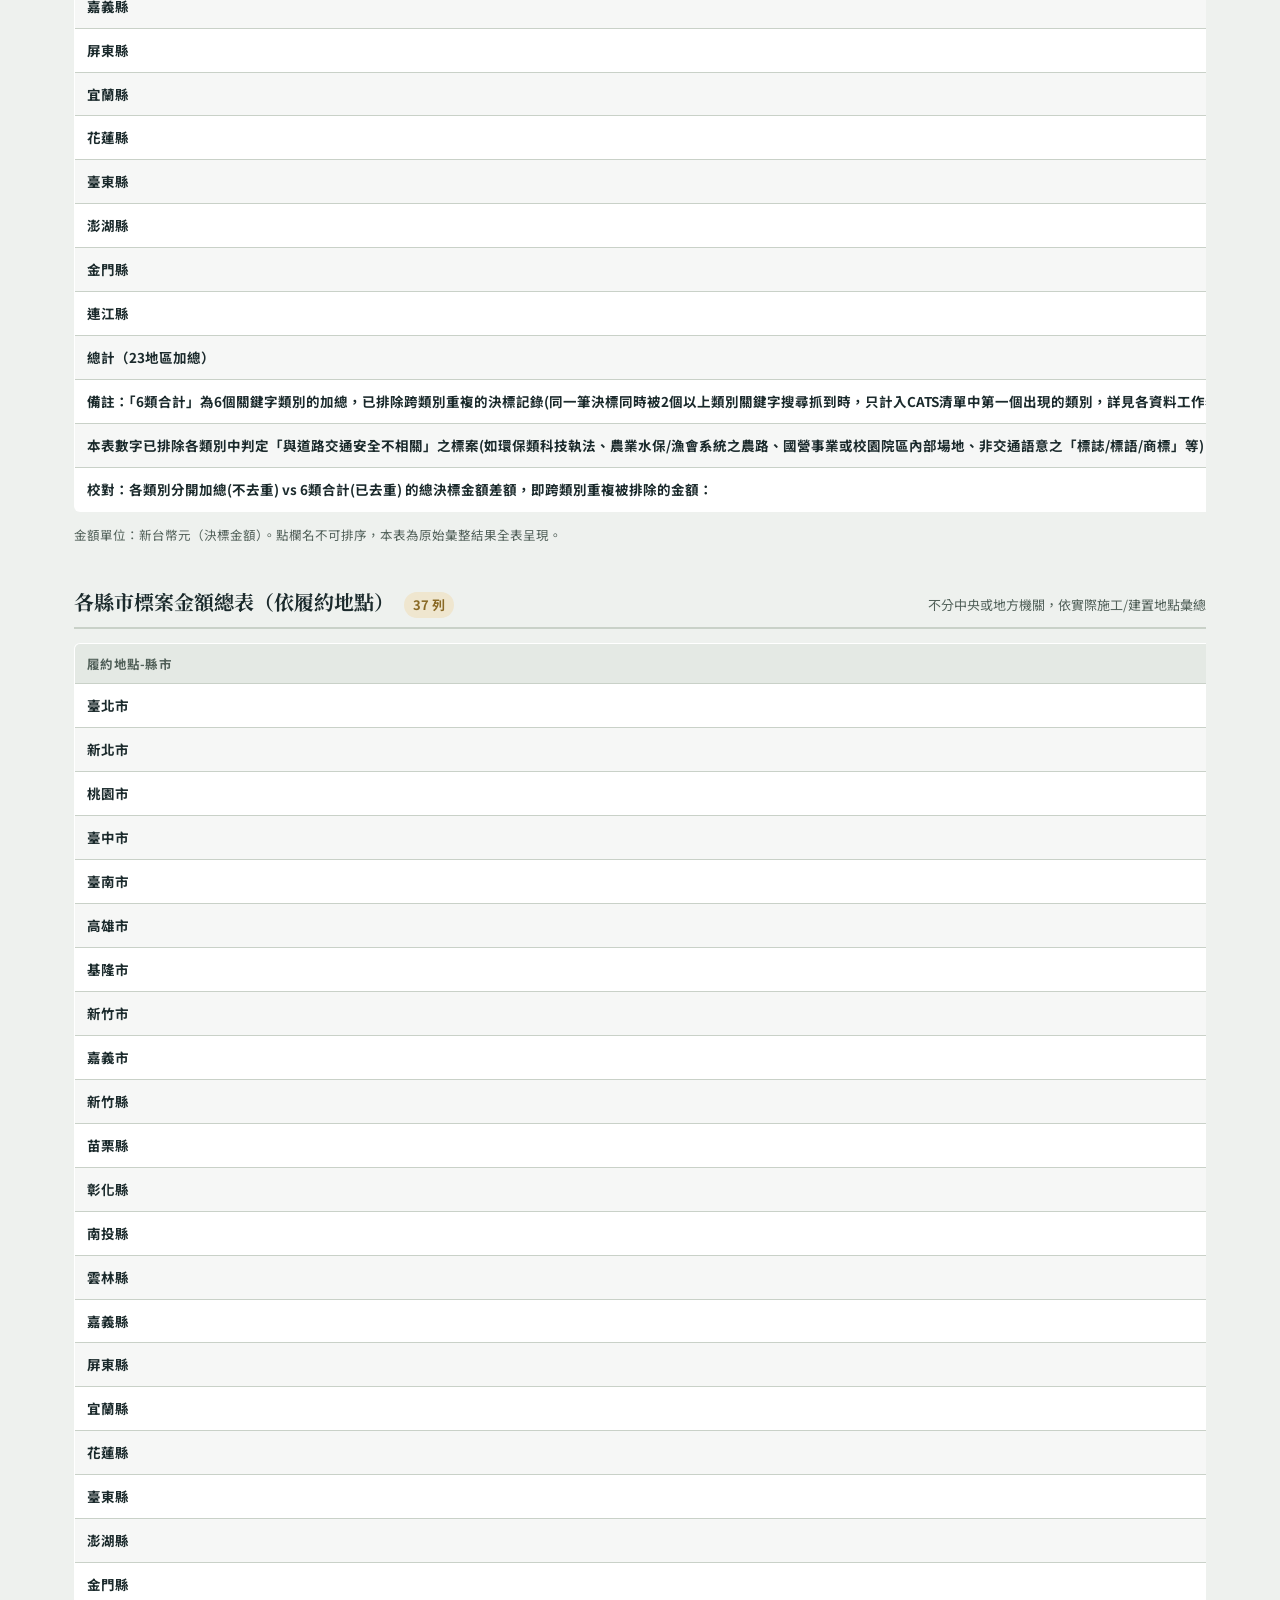
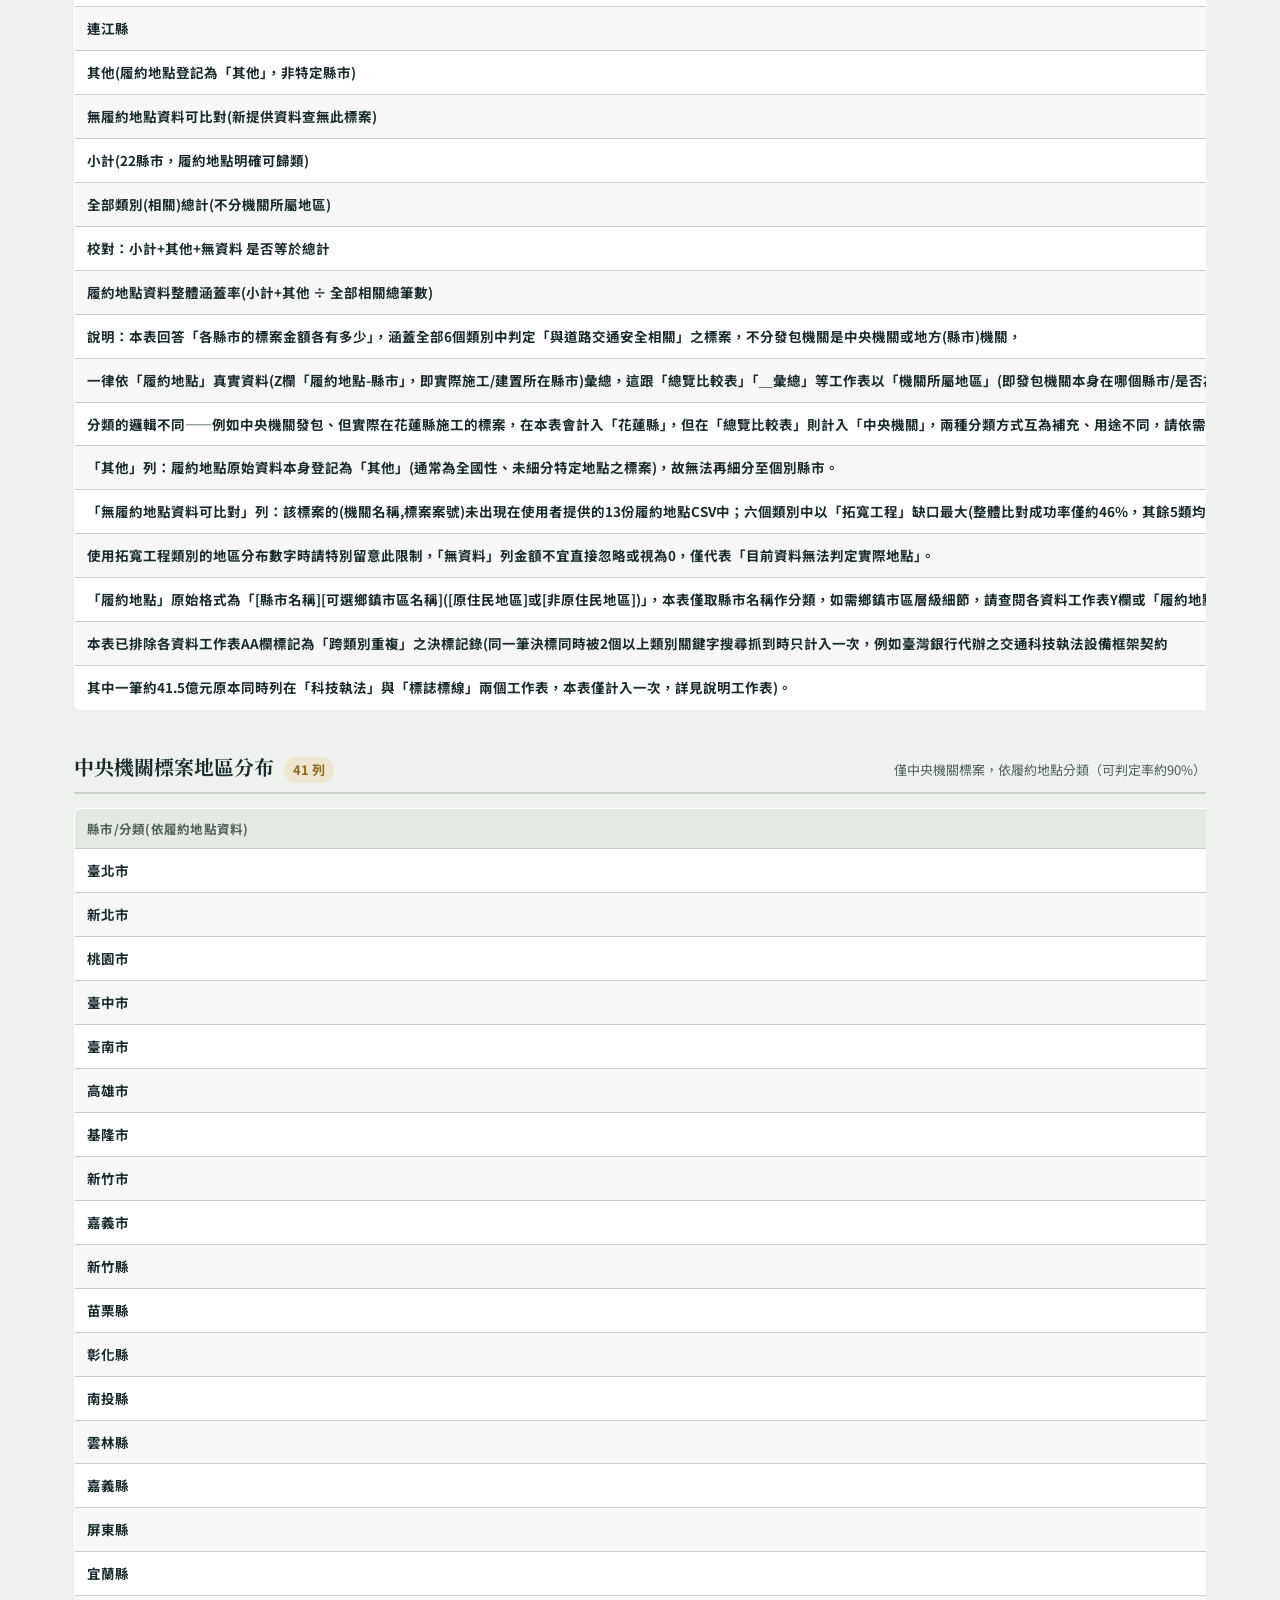
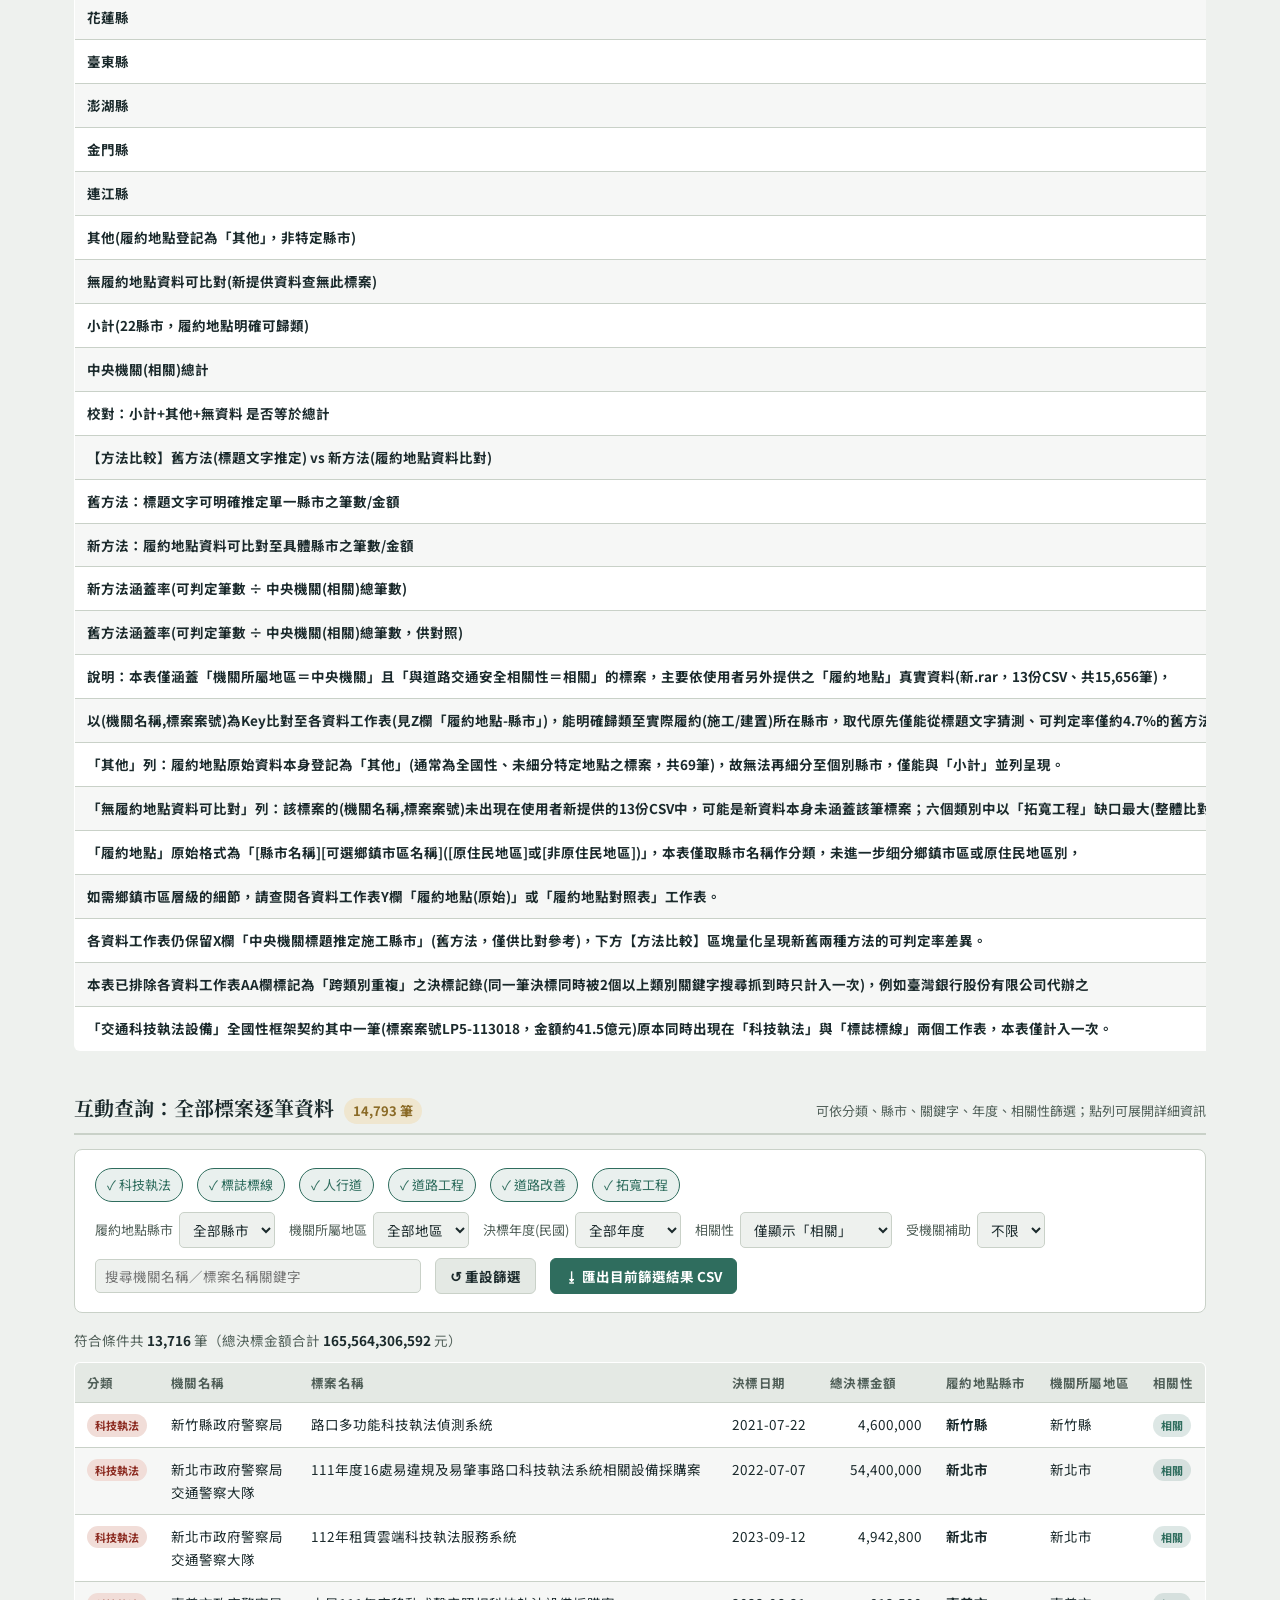
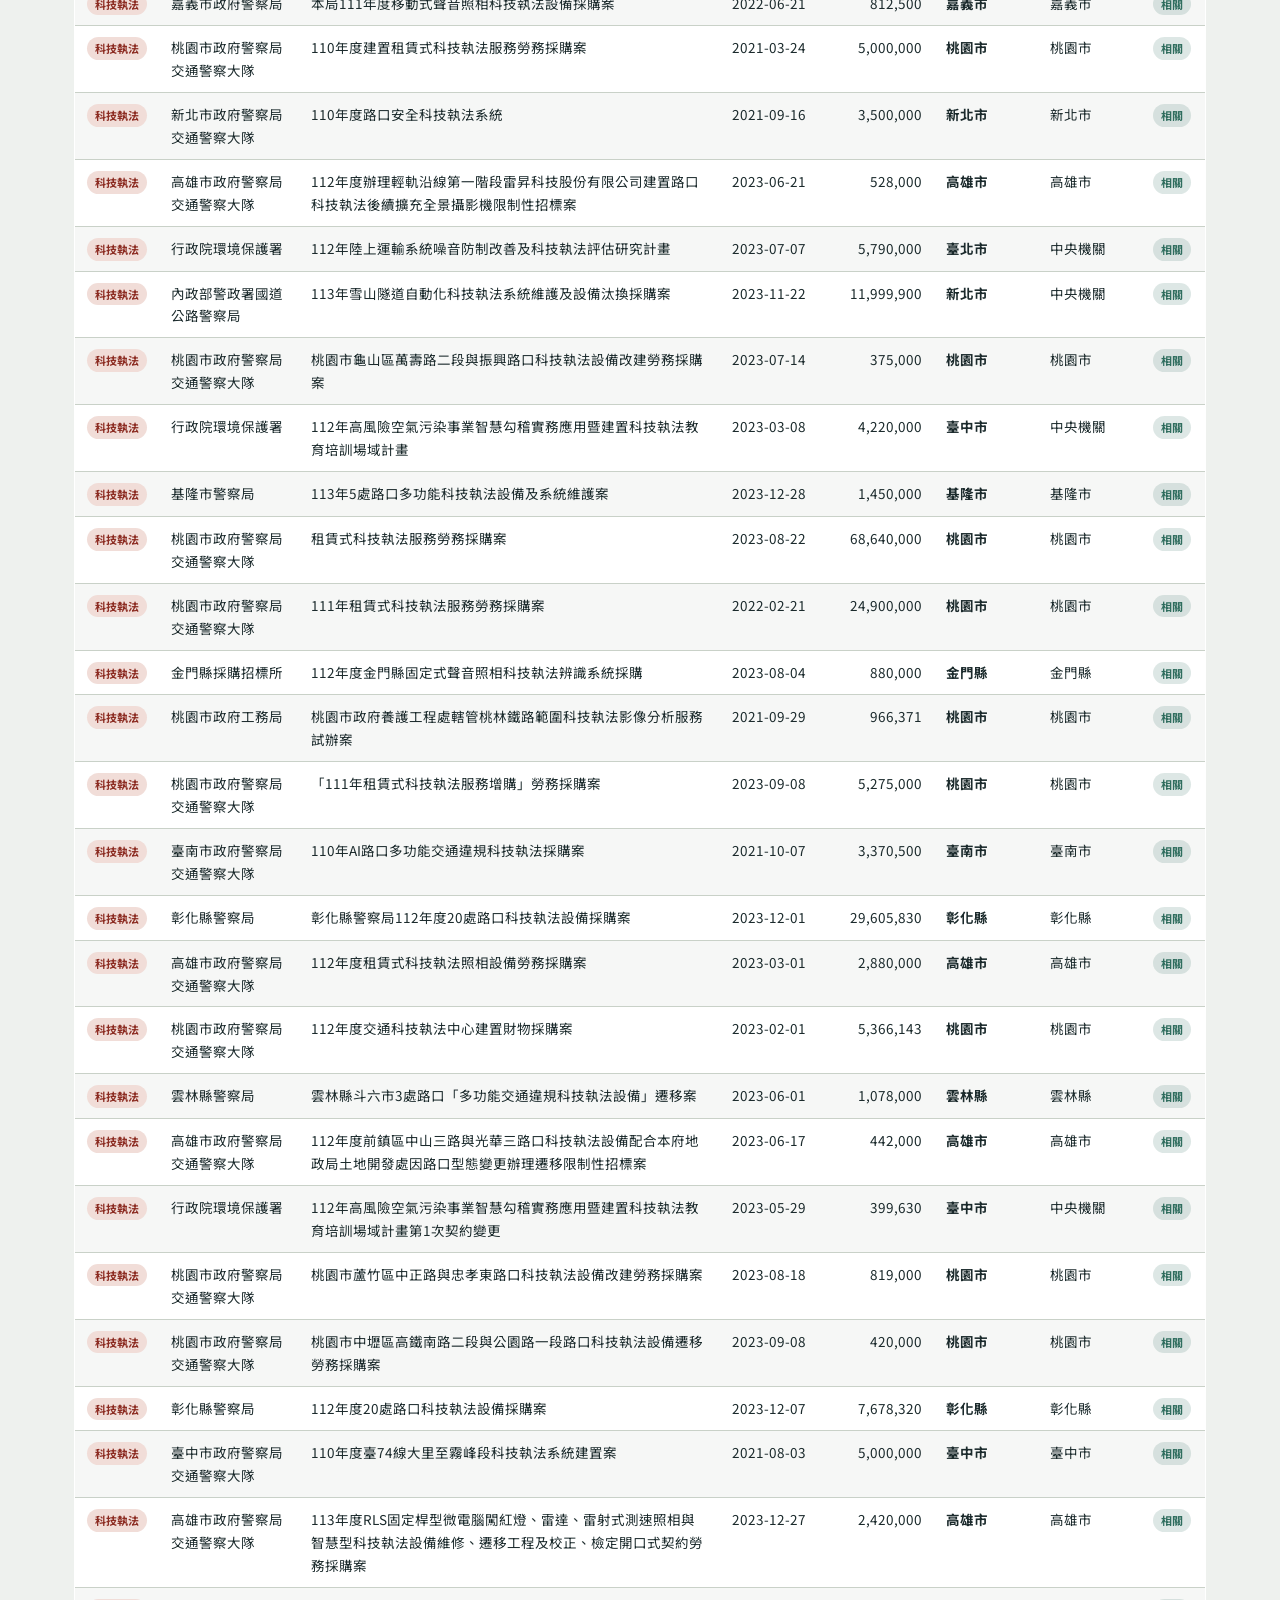
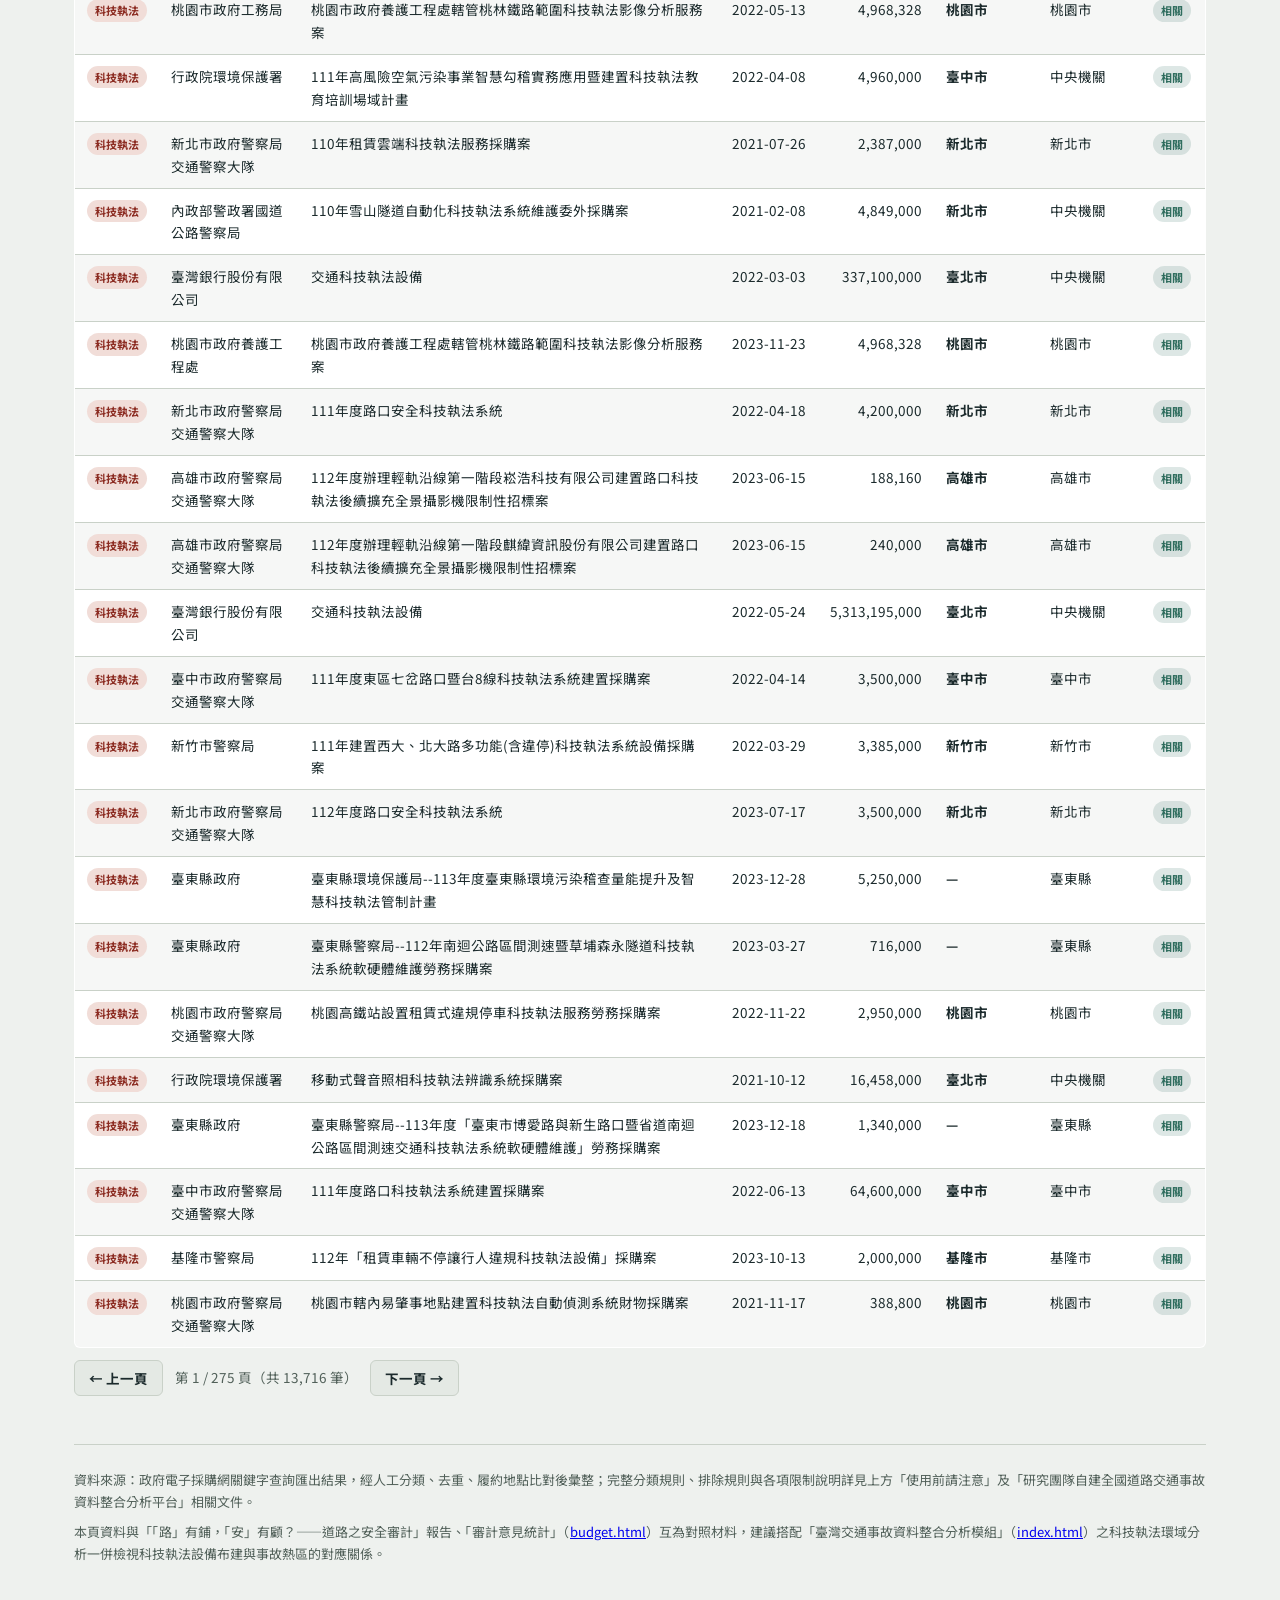
==== commit fe7bdccd: "更新模組名稱，修改部分圖表顯示，修改決算地圖功能" ====
--- a/tenders.html
+++ b/tenders.html
@@ -211,8 +211,8 @@
       <p class="meta" id="metaLine">載入中…</p>
     </div>
     <div class="header-nav">
-      <a class="nav-link" href="index.html">🚦 交通事故分析平台</a>
-      <a class="nav-link" href="budget.html">🗺️ 決算地圖</a>
+      <a class="nav-link" href="index.html">🚦 交通事故資料整合分析模組</a>
+      <a class="nav-link" href="budget.html">📊 審計意見統計</a>
     </div>
   </header>
 
@@ -313,12 +313,12 @@
 
   <footer>
     <p>資料來源：政府電子採購網關鍵字查詢匯出結果，經人工分類、去重、履約地點比對後彙整；完整分類規則、排除規則與各項限制說明詳見上方「使用前請注意」及「研究團隊自建全國道路交通事故資料整合分析平台」相關文件。</p>
-    <p>本頁資料與「「路」有鋪，「安」有顧？——道路之安全審計」報告、「台灣決算地圖」（<a href="budget.html">budget.html</a>）互為對照材料，建議搭配「交通事故分析平台」（<a href="index.html">index.html</a>）之科技執法環域分析一併檢視科技執法設備布建與事故熱區的對應關係。</p>
+    <p>本頁資料與「「路」有鋪，「安」有顧？——道路之安全審計」報告、「審計意見統計」（<a href="budget.html">budget.html</a>）互為對照材料，建議搭配「臺灣交通事故資料整合分析模組」（<a href="index.html">index.html</a>）之科技執法環域分析一併檢視科技執法設備布建與事故熱區的對應關係。</p>
   </footer>
 
 </div>
 
-<script src="data/tenders.data.js"></script>
+<script src="data/tenders.data.js?v=20260908"></script>
 <script>
 (function(){
   var D = window.TENDERS;
